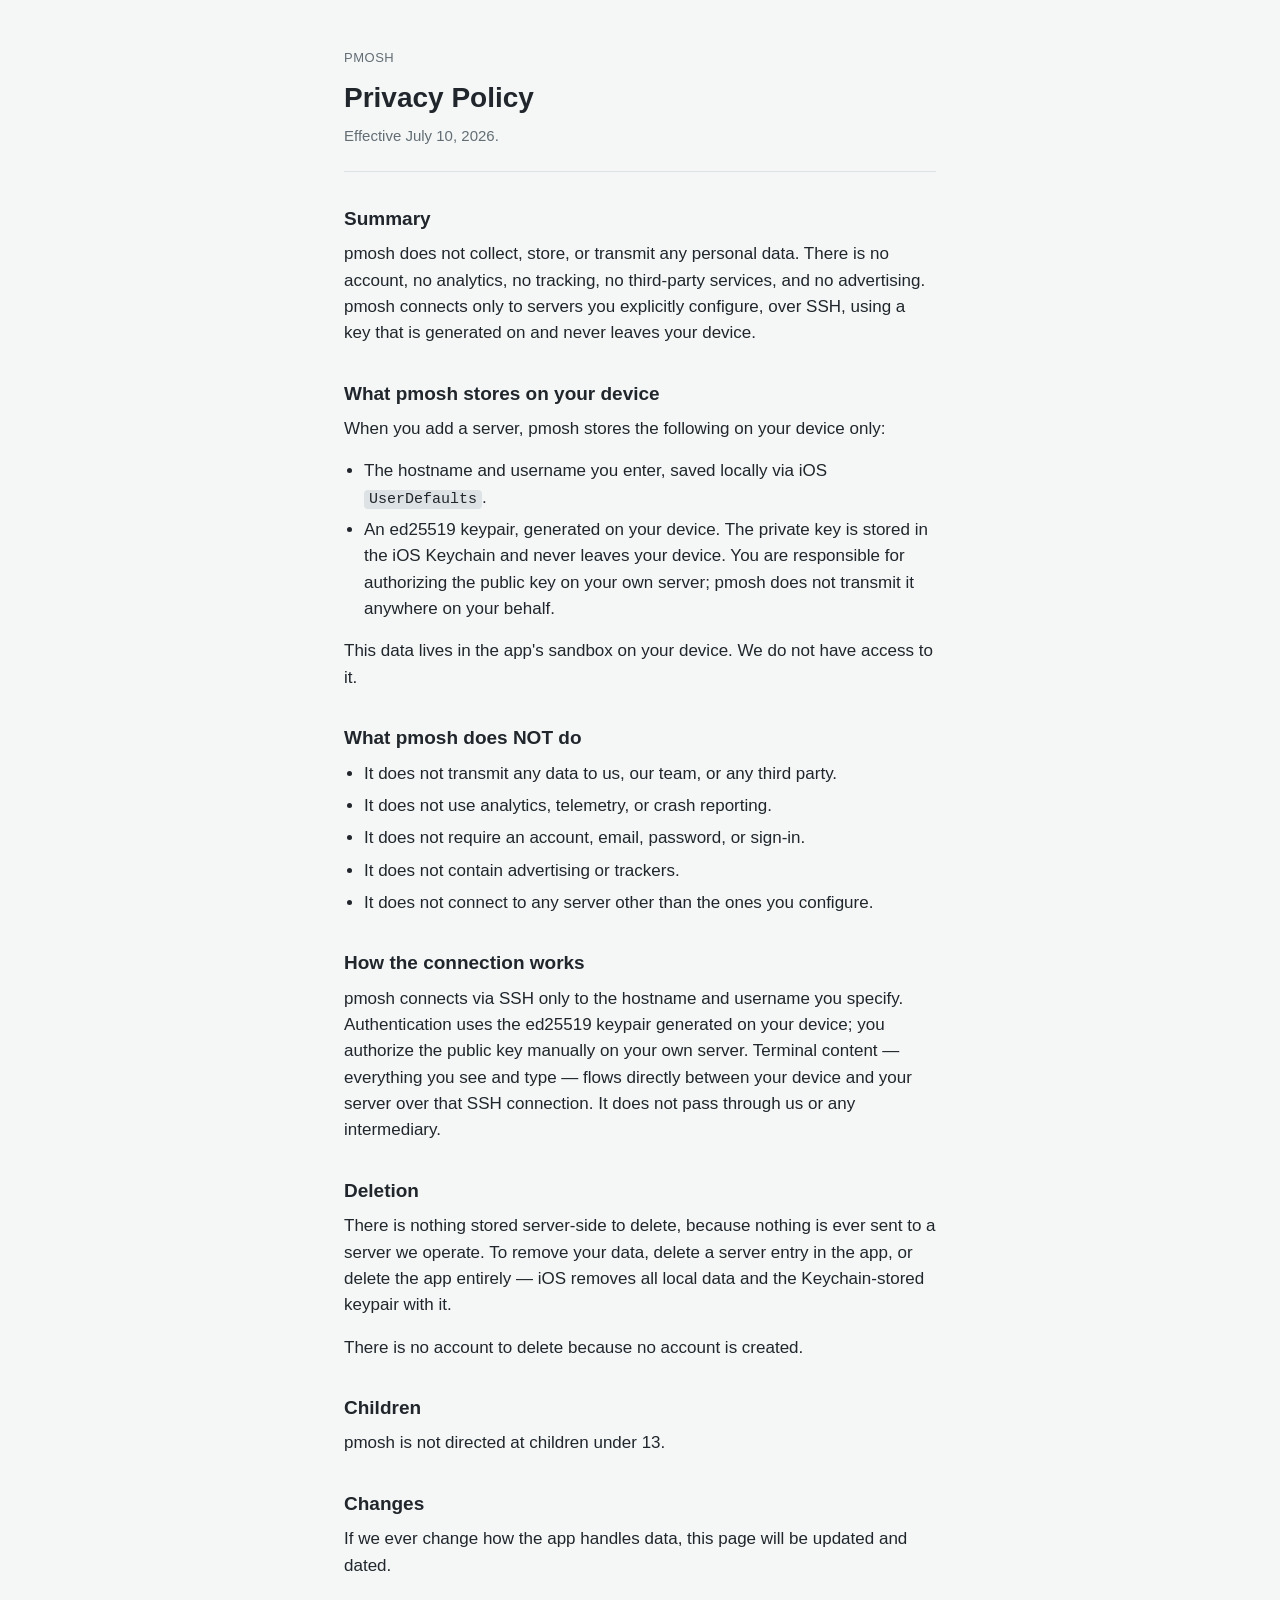
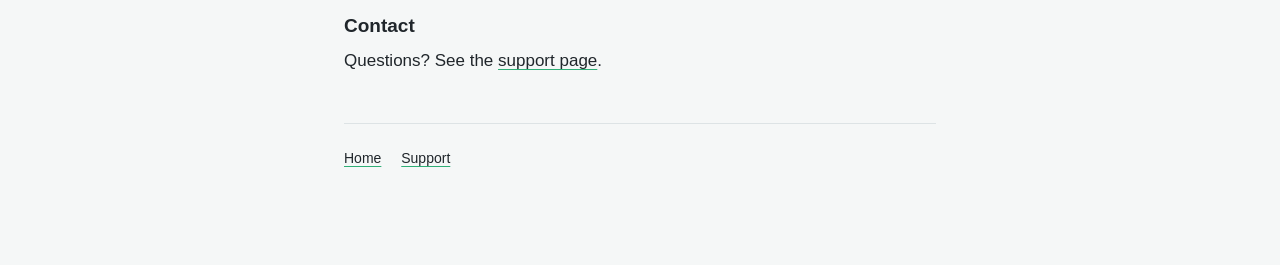
==== privacy.html @ 87651a0f "pmosh privacy & support site Co-Authored-By: Claude Fable 5 <noreply@anthropic.com>" ====
<!DOCTYPE html>
<html lang="en">
<head>
<meta charset="utf-8">
<meta name="viewport" content="width=device-width, initial-scale=1">
<title>pmosh &mdash; Privacy</title>
<link rel="stylesheet" href="style.css">
</head>
<body>
<main>
  <header>
    <p class="eyebrow">pmosh</p>
    <h1>Privacy Policy</h1>
    <p class="tagline">Effective July 10, 2026.</p>
  </header>

  <h2>Summary</h2>
  <p>pmosh does not collect, store, or transmit any personal data. There is no account, no analytics, no tracking, no third-party services, and no advertising. pmosh connects only to servers you explicitly configure, over SSH, using a key that is generated on and never leaves your device.</p>

  <h2>What pmosh stores on your device</h2>
  <p>When you add a server, pmosh stores the following on your device only:</p>
  <ul>
    <li>The hostname and username you enter, saved locally via iOS <code>UserDefaults</code>.</li>
    <li>An ed25519 keypair, generated on your device. The private key is stored in the iOS Keychain and never leaves your device. You are responsible for authorizing the public key on your own server; pmosh does not transmit it anywhere on your behalf.</li>
  </ul>
  <p>This data lives in the app's sandbox on your device. We do not have access to it.</p>

  <h2>What pmosh does NOT do</h2>
  <ul>
    <li>It does not transmit any data to us, our team, or any third party.</li>
    <li>It does not use analytics, telemetry, or crash reporting.</li>
    <li>It does not require an account, email, password, or sign-in.</li>
    <li>It does not contain advertising or trackers.</li>
    <li>It does not connect to any server other than the ones you configure.</li>
  </ul>

  <h2>How the connection works</h2>
  <p>pmosh connects via SSH only to the hostname and username you specify. Authentication uses the ed25519 keypair generated on your device; you authorize the public key manually on your own server. Terminal content &mdash; everything you see and type &mdash; flows directly between your device and your server over that SSH connection. It does not pass through us or any intermediary.</p>

  <h2>Deletion</h2>
  <p>There is nothing stored server-side to delete, because nothing is ever sent to a server we operate. To remove your data, delete a server entry in the app, or delete the app entirely &mdash; iOS removes all local data and the Keychain-stored keypair with it.</p>
  <p>There is no account to delete because no account is created.</p>

  <h2>Children</h2>
  <p>pmosh is not directed at children under 13.</p>

  <h2>Changes</h2>
  <p>If we ever change how the app handles data, this page will be updated and dated.</p>

  <h2>Contact</h2>
  <p>Questions? See the <a href="support.html">support page</a>.</p>

  <nav>
    <a href="index.html">Home</a>
    <a href="support.html">Support</a>
  </nav>
</main>
</body>
</html>
---- style.css ----
:root {
  --bg: #f5f7f7;
  --fg: #20262b;
  --muted: #626d74;
  --accent: #2fae76;
  --line: #dde3e5;
}

* { box-sizing: border-box; }

html, body {
  margin: 0;
  padding: 0;
  background: var(--bg);
  color: var(--fg);
  font-family: -apple-system, BlinkMacSystemFont, "Segoe UI", Helvetica, Arial, sans-serif;
  font-size: 17px;
  line-height: 1.55;
}

main {
  max-width: 640px;
  margin: 0 auto;
  padding: 48px 24px 96px;
}

header {
  border-bottom: 1px solid var(--line);
  padding-bottom: 24px;
  margin-bottom: 32px;
}

h1 {
  font-size: 28px;
  margin: 0 0 4px;
  font-weight: 600;
}

header .tagline {
  color: var(--muted);
  font-size: 15px;
  margin: 0;
}

h2 {
  font-size: 19px;
  margin-top: 32px;
  margin-bottom: 8px;
}

h3 {
  font-size: 16px;
  margin-top: 24px;
  margin-bottom: 6px;
}

p, ul {
  margin: 0 0 16px;
}

ul {
  padding-left: 20px;
}

li {
  margin-bottom: 6px;
}

code {
  background: var(--line);
  border-radius: 4px;
  padding: 1px 5px;
  font-size: 15px;
}

a {
  color: var(--fg);
  text-decoration: underline;
  text-decoration-color: var(--accent);
  text-underline-offset: 3px;
}

.eyebrow {
  font-size: 13px;
  color: var(--muted);
  text-transform: uppercase;
  letter-spacing: 0.04em;
  margin: 0 0 8px;
}

nav {
  margin-top: 48px;
  padding-top: 24px;
  border-top: 1px solid var(--line);
  color: var(--muted);
  font-size: 14px;
}

nav a { margin-right: 16px; }
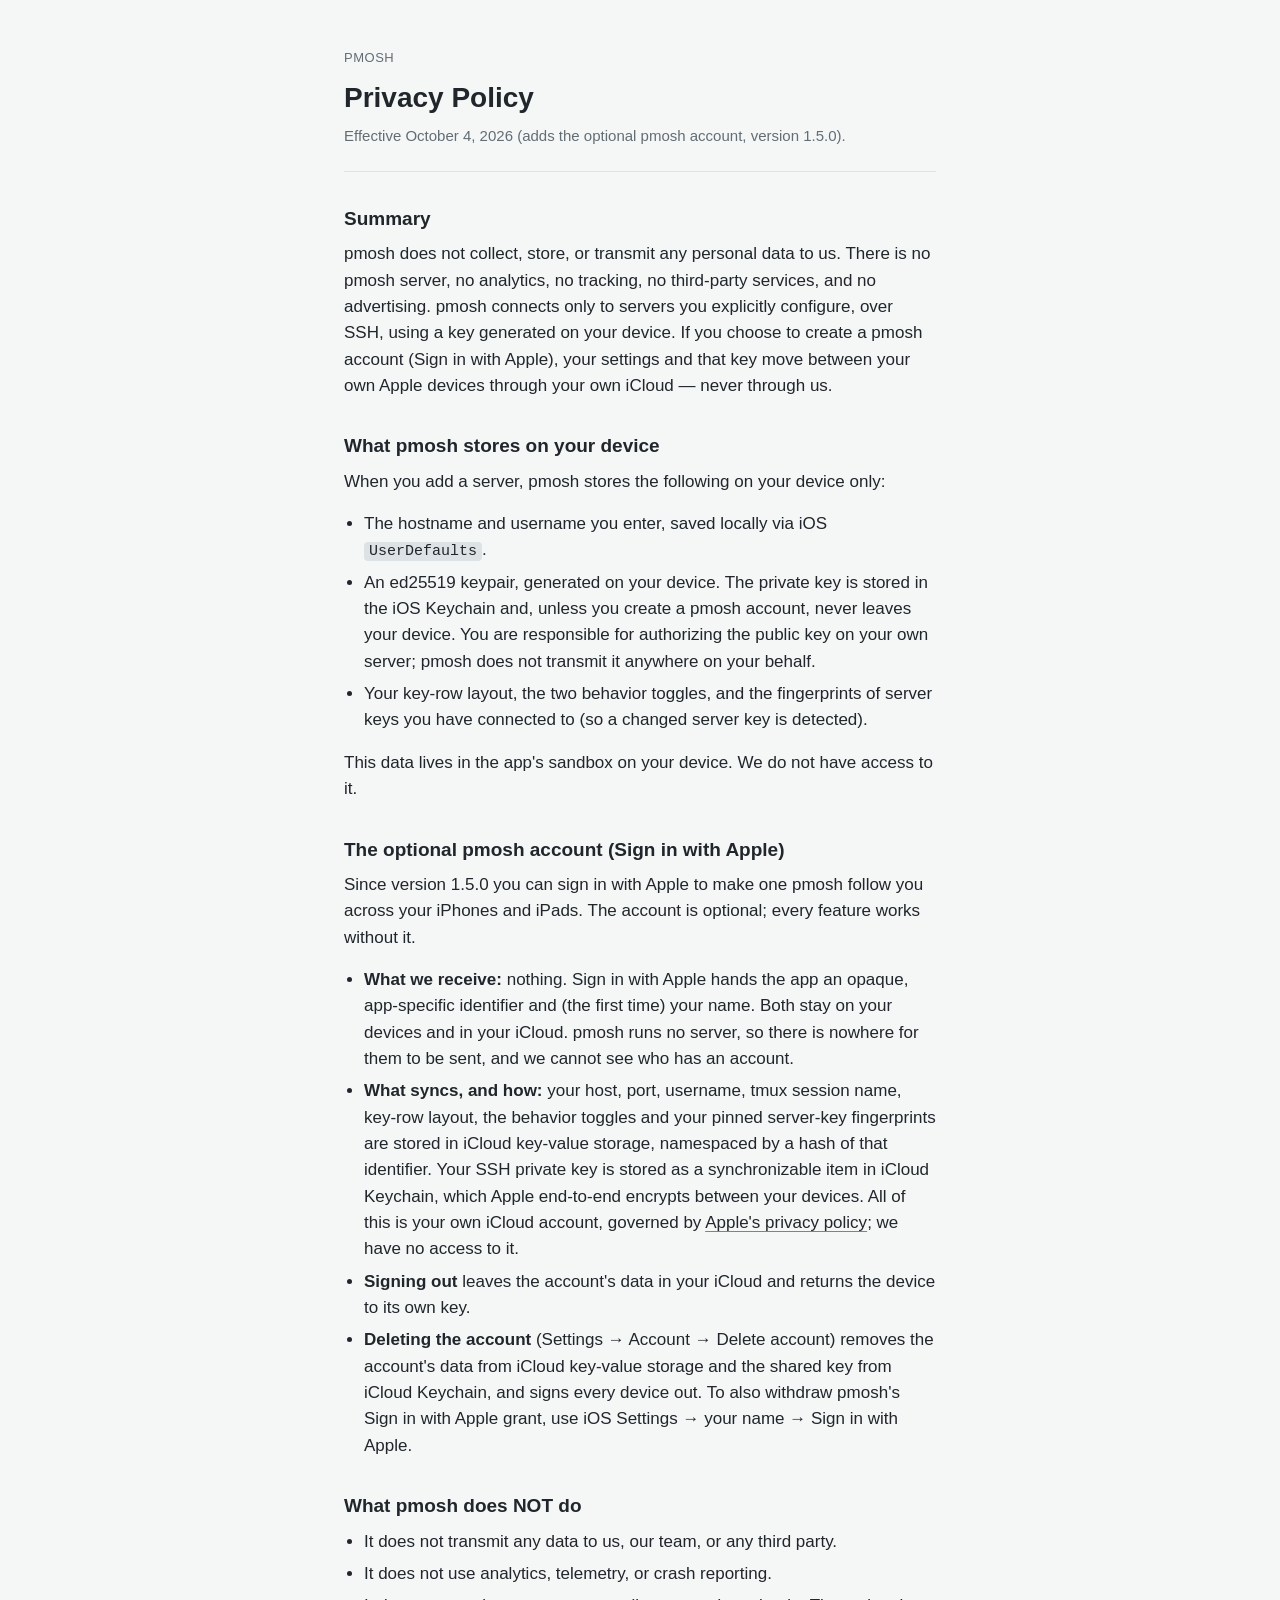
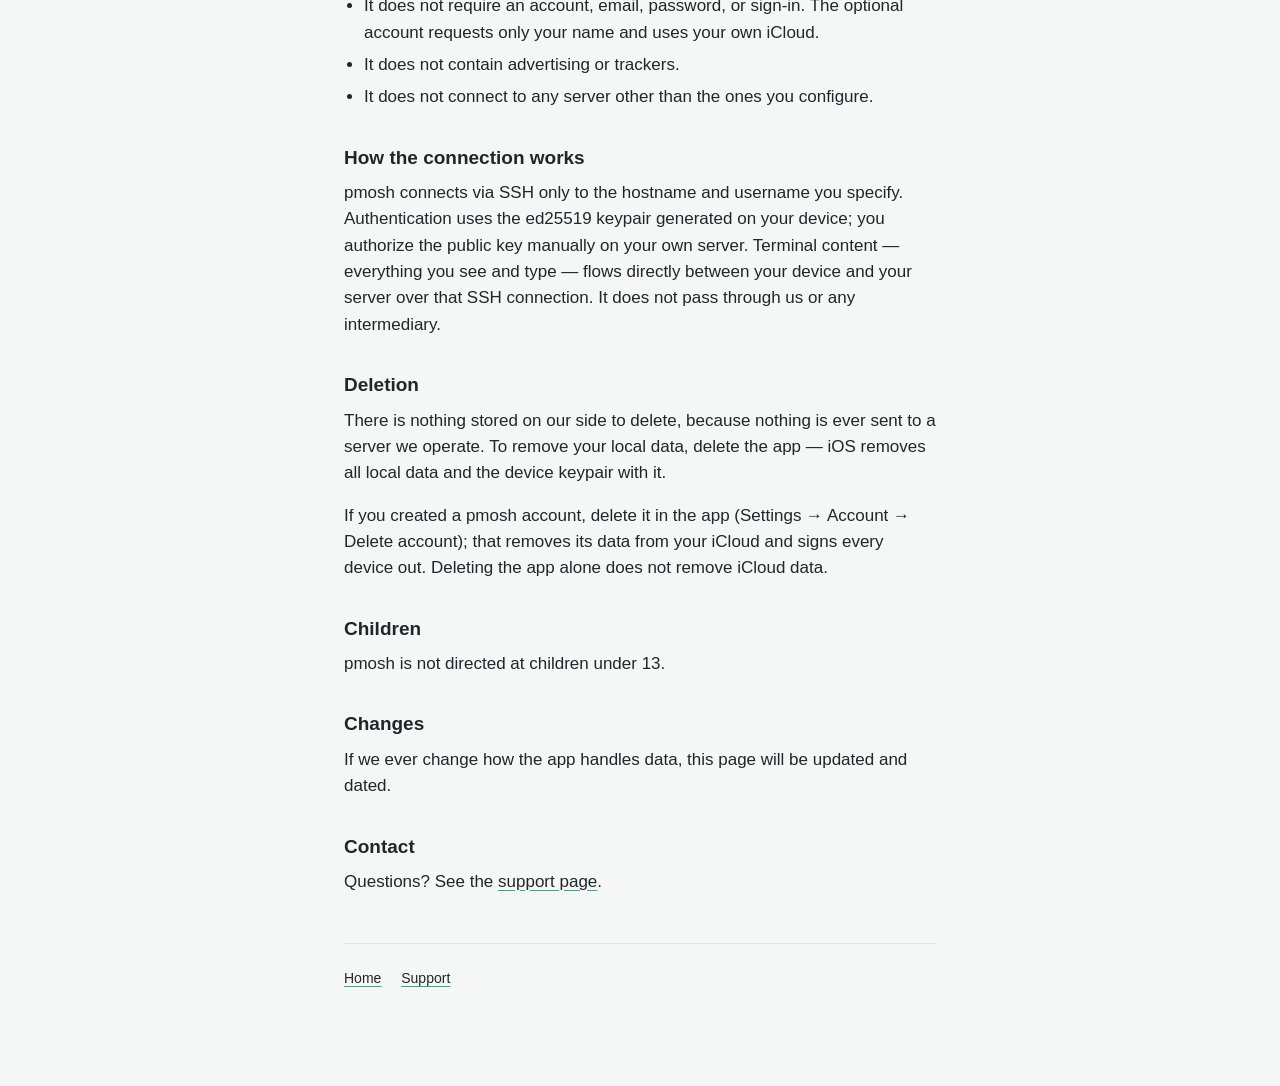
==== commit 23d57488: "Privacy policy: optional pmosh account (Sign in with Apple) + iCloud sync, 1.5.0" ====
--- a/privacy.html
+++ b/privacy.html
@@ -11,25 +11,35 @@
   <header>
     <p class="eyebrow">pmosh</p>
     <h1>Privacy Policy</h1>
-    <p class="tagline">Effective July 10, 2026.</p>
+    <p class="tagline">Effective October 4, 2026 (adds the optional pmosh account, version 1.5.0).</p>
   </header>
 
   <h2>Summary</h2>
-  <p>pmosh does not collect, store, or transmit any personal data. There is no account, no analytics, no tracking, no third-party services, and no advertising. pmosh connects only to servers you explicitly configure, over SSH, using a key that is generated on and never leaves your device.</p>
+  <p>pmosh does not collect, store, or transmit any personal data to us. There is no pmosh server, no analytics, no tracking, no third-party services, and no advertising. pmosh connects only to servers you explicitly configure, over SSH, using a key generated on your device. If you choose to create a pmosh account (Sign in with Apple), your settings and that key move between your own Apple devices through your own iCloud &mdash; never through us.</p>
 
   <h2>What pmosh stores on your device</h2>
   <p>When you add a server, pmosh stores the following on your device only:</p>
   <ul>
     <li>The hostname and username you enter, saved locally via iOS <code>UserDefaults</code>.</li>
-    <li>An ed25519 keypair, generated on your device. The private key is stored in the iOS Keychain and never leaves your device. You are responsible for authorizing the public key on your own server; pmosh does not transmit it anywhere on your behalf.</li>
+    <li>An ed25519 keypair, generated on your device. The private key is stored in the iOS Keychain and, unless you create a pmosh account, never leaves your device. You are responsible for authorizing the public key on your own server; pmosh does not transmit it anywhere on your behalf.</li>
+    <li>Your key-row layout, the two behavior toggles, and the fingerprints of server keys you have connected to (so a changed server key is detected).</li>
   </ul>
   <p>This data lives in the app's sandbox on your device. We do not have access to it.</p>
+
+  <h2>The optional pmosh account (Sign in with Apple)</h2>
+  <p>Since version 1.5.0 you can sign in with Apple to make one pmosh follow you across your iPhones and iPads. The account is optional; every feature works without it.</p>
+  <ul>
+    <li><strong>What we receive:</strong> nothing. Sign in with Apple hands the app an opaque, app-specific identifier and (the first time) your name. Both stay on your devices and in your iCloud. pmosh runs no server, so there is nowhere for them to be sent, and we cannot see who has an account.</li>
+    <li><strong>What syncs, and how:</strong> your host, port, username, tmux session name, key-row layout, the behavior toggles and your pinned server-key fingerprints are stored in iCloud key-value storage, namespaced by a hash of that identifier. Your SSH private key is stored as a synchronizable item in iCloud Keychain, which Apple end-to-end encrypts between your devices. All of this is your own iCloud account, governed by <a href="https://www.apple.com/legal/privacy/">Apple's privacy policy</a>; we have no access to it.</li>
+    <li><strong>Signing out</strong> leaves the account's data in your iCloud and returns the device to its own key.</li>
+    <li><strong>Deleting the account</strong> (Settings &rarr; Account &rarr; Delete account) removes the account's data from iCloud key-value storage and the shared key from iCloud Keychain, and signs every device out. To also withdraw pmosh's Sign in with Apple grant, use iOS Settings &rarr; your name &rarr; Sign in with Apple.</li>
+  </ul>
 
   <h2>What pmosh does NOT do</h2>
   <ul>
     <li>It does not transmit any data to us, our team, or any third party.</li>
     <li>It does not use analytics, telemetry, or crash reporting.</li>
-    <li>It does not require an account, email, password, or sign-in.</li>
+    <li>It does not require an account, email, password, or sign-in. The optional account requests only your name and uses your own iCloud.</li>
     <li>It does not contain advertising or trackers.</li>
     <li>It does not connect to any server other than the ones you configure.</li>
   </ul>
@@ -38,8 +48,8 @@
   <p>pmosh connects via SSH only to the hostname and username you specify. Authentication uses the ed25519 keypair generated on your device; you authorize the public key manually on your own server. Terminal content &mdash; everything you see and type &mdash; flows directly between your device and your server over that SSH connection. It does not pass through us or any intermediary.</p>
 
   <h2>Deletion</h2>
-  <p>There is nothing stored server-side to delete, because nothing is ever sent to a server we operate. To remove your data, delete a server entry in the app, or delete the app entirely &mdash; iOS removes all local data and the Keychain-stored keypair with it.</p>
-  <p>There is no account to delete because no account is created.</p>
+  <p>There is nothing stored on our side to delete, because nothing is ever sent to a server we operate. To remove your local data, delete the app &mdash; iOS removes all local data and the device keypair with it.</p>
+  <p>If you created a pmosh account, delete it in the app (Settings &rarr; Account &rarr; Delete account); that removes its data from your iCloud and signs every device out. Deleting the app alone does not remove iCloud data.</p>
 
   <h2>Children</h2>
   <p>pmosh is not directed at children under 13.</p>
--- a/style.css
+++ b/style.css
@@ -97,3 +97,22 @@
 }
 
 nav a { margin-right: 16px; }
+
+/* landing page additions (2026-09-17) */
+.cta { margin: 20px 0 0; display: flex; flex-wrap: wrap; align-items: center; gap: 12px; }
+a.store {
+  display: inline-block;
+  background: var(--fg);
+  color: var(--bg);
+  text-decoration: none;
+  border-radius: 8px;
+  padding: 10px 16px;
+  font-weight: 600;
+  font-size: 15px;
+}
+a.store:hover { background: var(--accent); color: #fff; }
+.fine { color: var(--muted); font-size: 14px; }
+ol { padding-left: 22px; margin: 0 0 16px; }
+dl { margin: 0 0 16px; }
+dt { font-weight: 600; margin-top: 12px; }
+dd { margin: 4px 0 0 0; color: var(--fg); }
